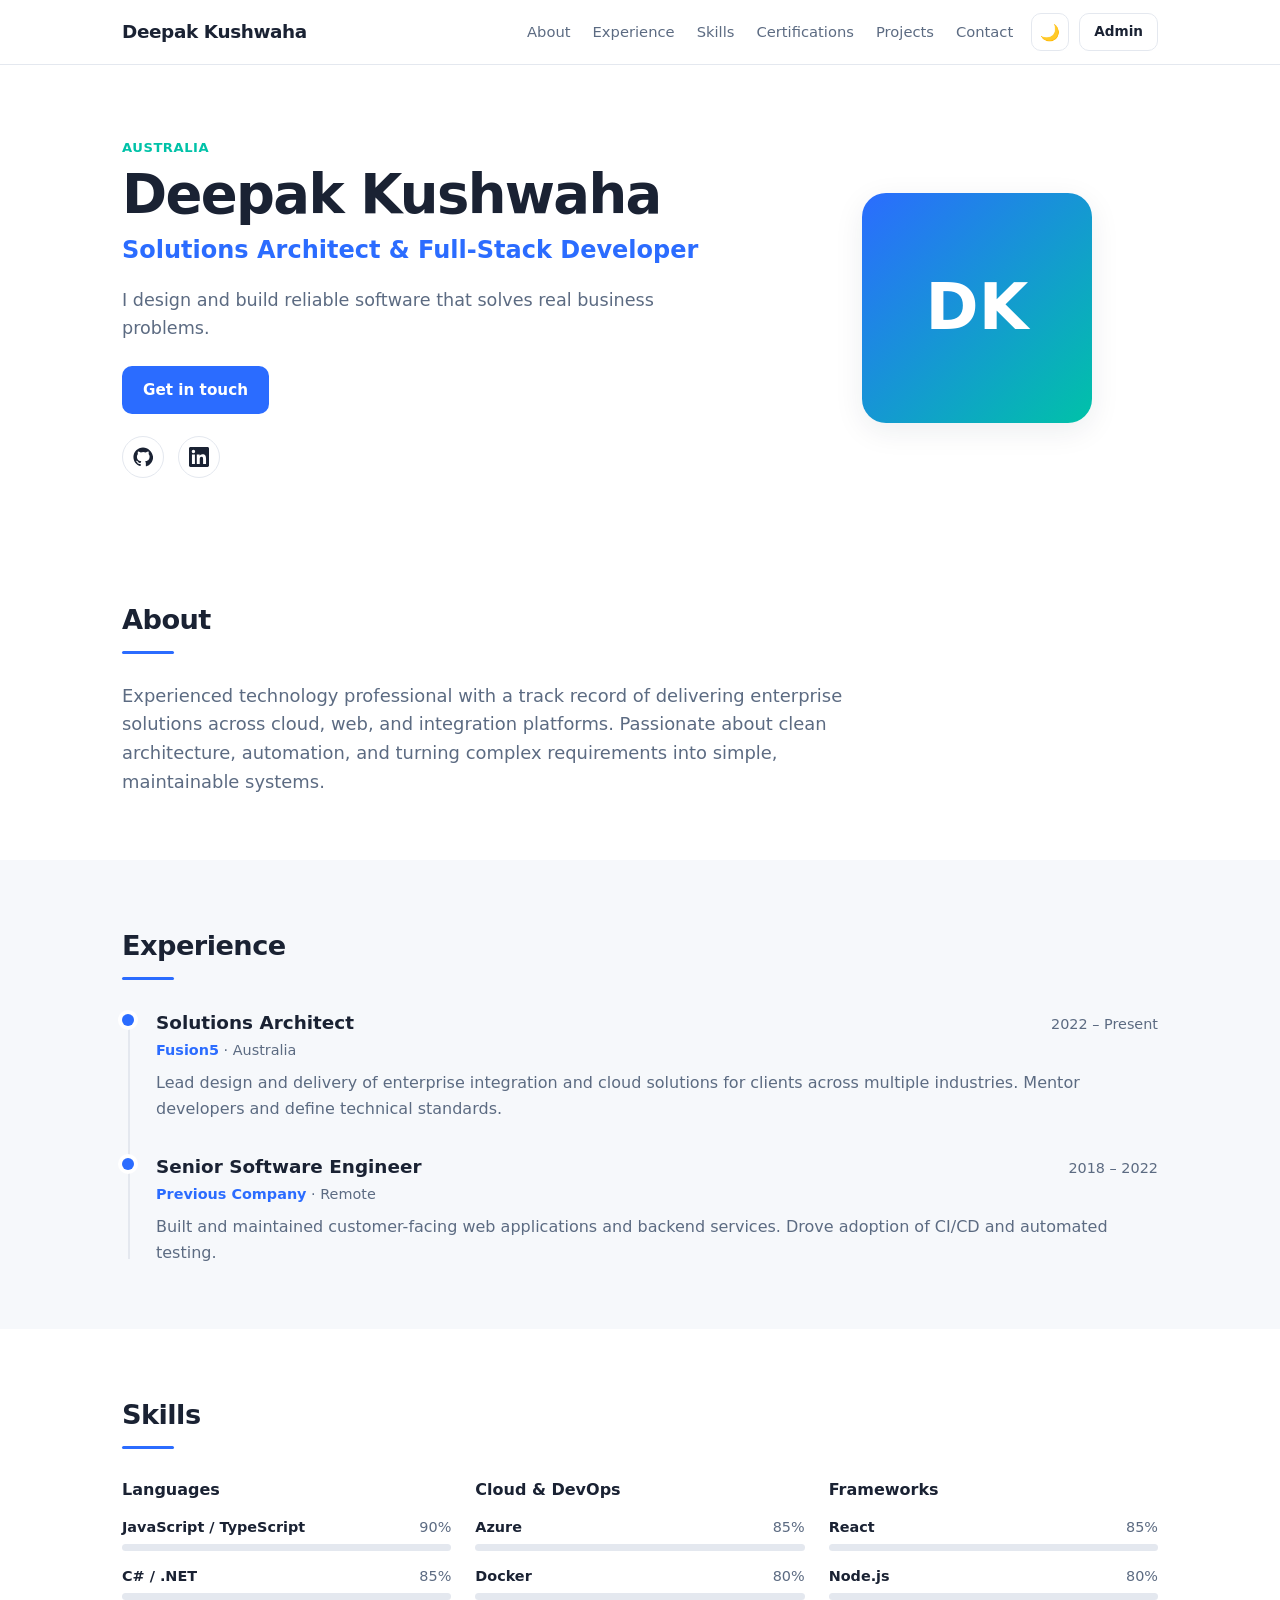
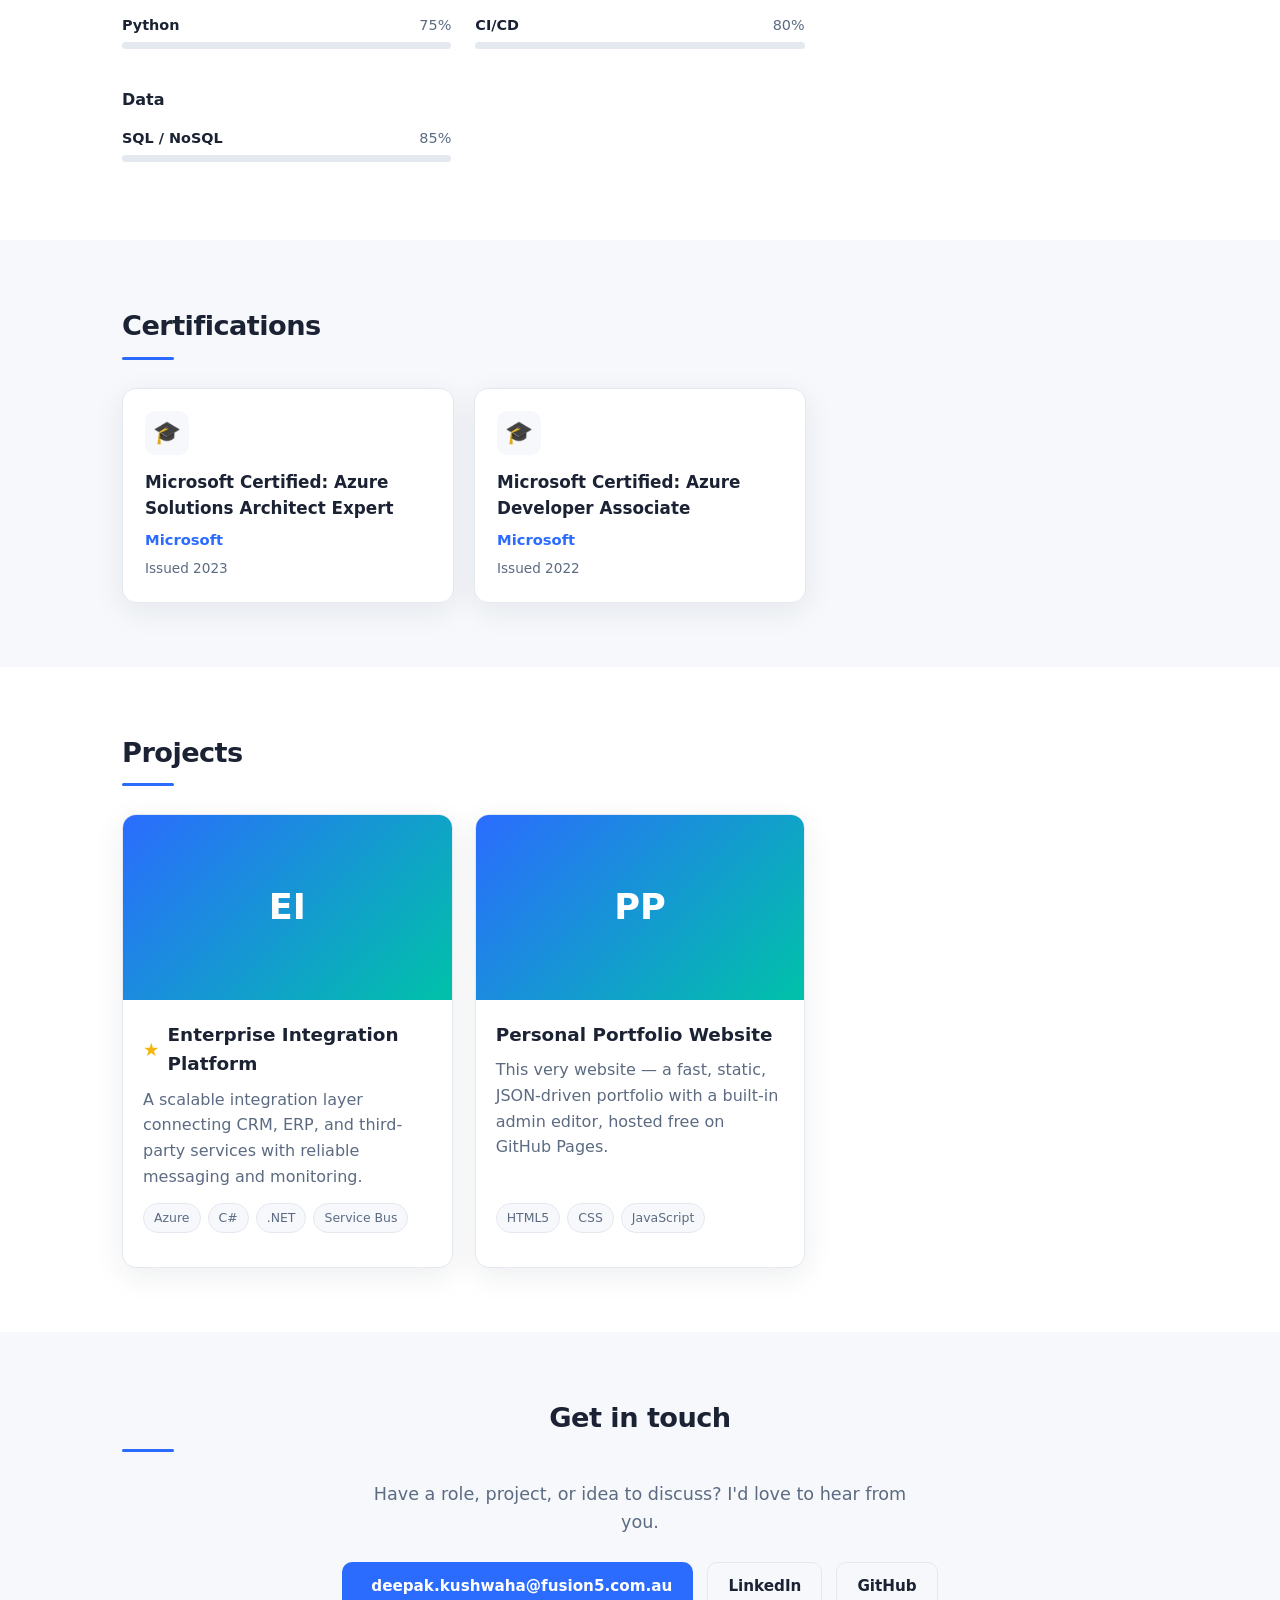
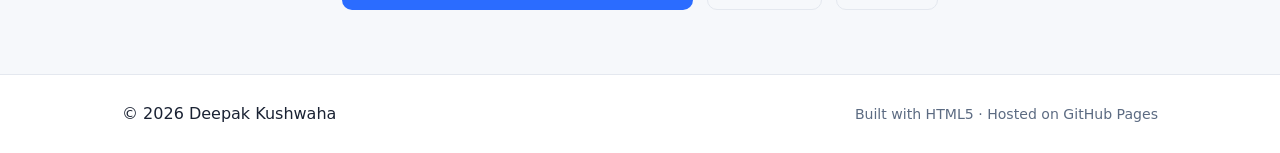
==== index.html @ b75bca3e "initial commit" ====
<!DOCTYPE html>
<html lang="en">
<head>
  <meta charset="UTF-8" />
  <meta name="viewport" content="width=device-width, initial-scale=1.0" />
  <title>Deepak Kushwaha — Portfolio</title>
  <meta name="description" content="Professional profile, experience, certifications and projects." />
  <link rel="preconnect" href="https://fonts.googleapis.com" />
  <link rel="stylesheet" href="css/style.css" />
  <link rel="icon" href="data:image/svg+xml,<svg xmlns='http://www.w3.org/2000/svg' viewBox='0 0 100 100'><text y='.9em' font-size='90'>👤</text></svg>" />
</head>
<body>
  <!-- Navigation -->
  <header class="nav" id="nav">
    <div class="container nav__inner">
      <a href="#top" class="nav__brand" id="navBrand">Portfolio</a>
      <nav class="nav__links">
        <a href="#about">About</a>
        <a href="#experience">Experience</a>
        <a href="#skills">Skills</a>
        <a href="#certifications">Certifications</a>
        <a href="#projects">Projects</a>
        <a href="#contact">Contact</a>
      </nav>
      <div class="nav__actions">
        <button id="themeToggle" class="btn-icon" aria-label="Toggle theme" title="Toggle theme">🌙</button>
        <a href="admin.html" class="btn btn--ghost btn--sm">Admin</a>
      </div>
    </div>
  </header>

  <main id="top">
    <!-- Hero -->
    <section class="hero">
      <div class="container hero__inner">
        <div class="hero__text">
          <p class="hero__eyebrow" id="heroLocation"></p>
          <h1 class="hero__name" id="heroName"></h1>
          <h2 class="hero__title" id="heroTitle"></h2>
          <p class="hero__tagline" id="heroTagline"></p>
          <div class="hero__cta">
            <a href="#contact" class="btn btn--primary">Get in touch</a>
            <a href="#" class="btn btn--ghost" id="resumeBtn" hidden>Download CV</a>
          </div>
          <div class="hero__social" id="heroSocial"></div>
        </div>
        <div class="hero__photo">
          <div class="avatar" id="heroAvatar"><span id="heroInitials"></span></div>
        </div>
      </div>
    </section>

    <!-- About -->
    <section id="about" class="section">
      <div class="container">
        <h2 class="section__title">About</h2>
        <p class="about__text" id="aboutText"></p>
      </div>
    </section>

    <!-- Experience -->
    <section id="experience" class="section section--alt">
      <div class="container">
        <h2 class="section__title">Experience</h2>
        <div class="timeline" id="experienceList"></div>
      </div>
    </section>

    <!-- Skills -->
    <section id="skills" class="section">
      <div class="container">
        <h2 class="section__title">Skills</h2>
        <div class="skills" id="skillsList"></div>
      </div>
    </section>

    <!-- Certifications -->
    <section id="certifications" class="section section--alt">
      <div class="container">
        <h2 class="section__title">Certifications</h2>
        <div class="cards" id="certificationsList"></div>
      </div>
    </section>

    <!-- Projects -->
    <section id="projects" class="section">
      <div class="container">
        <h2 class="section__title">Projects</h2>
        <div class="projects" id="projectsList"></div>
      </div>
    </section>

    <!-- Contact -->
    <section id="contact" class="section section--alt">
      <div class="container contact">
        <h2 class="section__title">Get in touch</h2>
        <p class="contact__lead">Have a role, project, or idea to discuss? I'd love to hear from you.</p>
        <div class="contact__links" id="contactLinks"></div>
      </div>
    </section>
  </main>

  <footer class="footer">
    <div class="container footer__inner">
      <span id="footerName"></span>
      <span class="footer__muted">Built with HTML5 · Hosted on GitHub Pages</span>
    </div>
  </footer>

  <script src="js/main.js"></script>
</body>
</html>
---- css/style.css ----
/* ===== Theme tokens ===== */
:root {
  --bg: #ffffff;
  --bg-alt: #f6f8fb;
  --surface: #ffffff;
  --border: #e4e8ef;
  --text: #1a2233;
  --muted: #5c6b82;
  --primary: #2b6cff;
  --primary-dark: #1f54cc;
  --accent: #00c2a8;
  --shadow: 0 8px 30px rgba(20, 35, 70, 0.08);
  --radius: 14px;
  --maxw: 1080px;
}
[data-theme="dark"] {
  --bg: #0e1320;
  --bg-alt: #131a2b;
  --surface: #182034;
  --border: #263149;
  --text: #e8edf6;
  --muted: #9aa8c0;
  --primary: #5b8cff;
  --primary-dark: #3f74f0;
  --accent: #2fe0c6;
  --shadow: 0 8px 30px rgba(0, 0, 0, 0.4);
}

* { box-sizing: border-box; margin: 0; padding: 0; }
[hidden] { display: none !important; }
html { scroll-behavior: smooth; scroll-padding-top: 80px; }
body {
  font-family: system-ui, -apple-system, "Segoe UI", Roboto, Helvetica, Arial, sans-serif;
  background: var(--bg);
  color: var(--text);
  line-height: 1.6;
  -webkit-font-smoothing: antialiased;
  transition: background .25s, color .25s;
}
.container { max-width: var(--maxw); margin: 0 auto; padding: 0 22px; }
a { color: var(--primary); text-decoration: none; }
img { max-width: 100%; display: block; }

/* ===== Buttons ===== */
.btn {
  display: inline-flex; align-items: center; gap: 8px;
  padding: 11px 20px; border-radius: 10px; font-weight: 600; font-size: .95rem;
  border: 1px solid transparent; cursor: pointer; transition: .18s; white-space: nowrap;
}
.btn--sm { padding: 7px 14px; font-size: .85rem; }
.btn--primary { background: var(--primary); color: #fff; }
.btn--primary:hover { background: var(--primary-dark); transform: translateY(-1px); }
.btn--ghost { background: transparent; color: var(--text); border-color: var(--border); }
.btn--ghost:hover { border-color: var(--primary); color: var(--primary); }
.btn-icon {
  background: transparent; border: 1px solid var(--border); color: var(--text);
  width: 38px; height: 38px; border-radius: 10px; cursor: pointer; font-size: 1rem;
}
.btn-icon:hover { border-color: var(--primary); }

/* ===== Nav ===== */
.nav {
  position: sticky; top: 0; z-index: 50;
  background: color-mix(in srgb, var(--bg) 85%, transparent);
  backdrop-filter: saturate(180%) blur(12px);
  border-bottom: 1px solid var(--border);
}
.nav__inner { display: flex; align-items: center; gap: 18px; height: 64px; }
.nav__brand { font-weight: 800; font-size: 1.15rem; color: var(--text); letter-spacing: -.02em; }
.nav__links { display: flex; gap: 22px; margin-left: auto; }
.nav__links a { color: var(--muted); font-weight: 500; font-size: .92rem; }
.nav__links a:hover { color: var(--text); }
.nav__actions { display: flex; align-items: center; gap: 10px; }

/* ===== Hero ===== */
.hero { padding: 72px 0 56px; }
.hero__inner { display: grid; grid-template-columns: 1.4fr .8fr; gap: 40px; align-items: center; }
.hero__eyebrow { color: var(--accent); font-weight: 600; letter-spacing: .04em; text-transform: uppercase; font-size: .82rem; }
.hero__name { font-size: clamp(2.2rem, 5vw, 3.4rem); line-height: 1.05; letter-spacing: -.03em; margin: 8px 0; }
.hero__title { font-size: clamp(1.1rem, 2.5vw, 1.5rem); color: var(--primary); font-weight: 600; }
.hero__tagline { color: var(--muted); font-size: 1.1rem; margin: 16px 0 24px; max-width: 540px; }
.hero__cta { display: flex; gap: 12px; flex-wrap: wrap; }
.hero__social { display: flex; gap: 14px; margin-top: 22px; }
.hero__social a {
  width: 42px; height: 42px; border-radius: 50%; border: 1px solid var(--border);
  display: grid; place-items: center; color: var(--text); transition: .18s;
}
.hero__social a:hover { background: var(--primary); color: #fff; border-color: var(--primary); transform: translateY(-2px); }
.hero__social svg { width: 20px; height: 20px; }
.hero__photo { display: grid; place-items: center; }
.avatar {
  width: 230px; height: 230px; border-radius: 24px; overflow: hidden;
  background: linear-gradient(135deg, var(--primary), var(--accent));
  display: grid; place-items: center; color: #fff; font-size: 4rem; font-weight: 800;
  box-shadow: var(--shadow);
}
.avatar img { width: 100%; height: 100%; object-fit: cover; }

/* ===== Sections ===== */
.section { padding: 64px 0; }
.section--alt { background: var(--bg-alt); }
.section__title { font-size: 1.7rem; letter-spacing: -.02em; margin-bottom: 28px; position: relative; padding-bottom: 12px; }
.section__title::after { content: ""; position: absolute; left: 0; bottom: 0; width: 52px; height: 3px; background: var(--primary); border-radius: 3px; }
.about__text { font-size: 1.12rem; color: var(--muted); max-width: 760px; }

/* ===== Timeline (experience) ===== */
.timeline { position: relative; padding-left: 26px; }
.timeline::before { content: ""; position: absolute; left: 6px; top: 6px; bottom: 6px; width: 2px; background: var(--border); }
.tl-item { position: relative; padding: 0 0 30px 8px; }
.tl-item:last-child { padding-bottom: 0; }
.tl-item::before {
  content: ""; position: absolute; left: -26px; top: 6px; width: 12px; height: 12px;
  border-radius: 50%; background: var(--primary); box-shadow: 0 0 0 4px var(--bg);
}
.tl-item__head { display: flex; flex-wrap: wrap; gap: 6px 12px; align-items: baseline; }
.tl-item__role { font-size: 1.15rem; font-weight: 700; }
.tl-item__company { color: var(--primary); font-weight: 600; }
.tl-item__date { margin-left: auto; color: var(--muted); font-size: .9rem; font-weight: 500; }
.tl-item__meta { color: var(--muted); font-size: .9rem; margin: 2px 0 8px; }
.tl-item__desc { color: var(--muted); }

/* ===== Skills ===== */
.skills { display: grid; grid-template-columns: repeat(auto-fit, minmax(280px, 1fr)); gap: 24px; }
.skill-group__title { font-size: 1rem; font-weight: 700; margin-bottom: 14px; color: var(--text); }
.skill { margin-bottom: 14px; }
.skill__head { display: flex; justify-content: space-between; font-size: .9rem; margin-bottom: 5px; }
.skill__name { font-weight: 600; }
.skill__pct { color: var(--muted); }
.skill__bar { height: 7px; background: var(--border); border-radius: 6px; overflow: hidden; }
.skill__fill { height: 100%; background: linear-gradient(90deg, var(--primary), var(--accent)); border-radius: 6px; transition: width .8s ease; }

/* ===== Cards (certifications) ===== */
.cards { display: grid; grid-template-columns: repeat(auto-fill, minmax(280px, 1fr)); gap: 20px; }
.card {
  background: var(--surface); border: 1px solid var(--border); border-radius: var(--radius);
  padding: 22px; box-shadow: var(--shadow); transition: .18s;
}
.card:hover { transform: translateY(-3px); border-color: var(--primary); }
.card__badge { width: 44px; height: 44px; border-radius: 10px; background: var(--bg-alt); display: grid; place-items: center; font-size: 1.4rem; margin-bottom: 14px; }
.card__title { font-size: 1.05rem; font-weight: 700; margin-bottom: 6px; }
.card__issuer { color: var(--primary); font-weight: 600; font-size: .92rem; }
.card__meta { color: var(--muted); font-size: .85rem; margin-top: 6px; }
.card__link { font-size: .88rem; font-weight: 600; margin-top: 12px; display: inline-block; }

/* ===== Projects ===== */
.projects { display: grid; grid-template-columns: repeat(auto-fill, minmax(320px, 1fr)); gap: 22px; }
.project {
  background: var(--surface); border: 1px solid var(--border); border-radius: var(--radius);
  overflow: hidden; box-shadow: var(--shadow); transition: .18s; display: flex; flex-direction: column;
}
.project:hover { transform: translateY(-4px); border-color: var(--primary); }
.project__img { aspect-ratio: 16/9; background: linear-gradient(135deg, var(--primary), var(--accent)); display: grid; place-items: center; color: #fff; font-size: 2.2rem; font-weight: 800; }
.project__img img { width: 100%; height: 100%; object-fit: cover; }
.project__body { padding: 20px; display: flex; flex-direction: column; flex: 1; }
.project__title { font-size: 1.15rem; font-weight: 700; display: flex; align-items: center; gap: 8px; }
.project__star { color: #f5b50a; }
.project__desc { color: var(--muted); margin: 8px 0 14px; flex: 1; }
.project__tech { display: flex; flex-wrap: wrap; gap: 7px; margin-bottom: 14px; }
.chip { font-size: .78rem; padding: 4px 10px; border-radius: 20px; background: var(--bg-alt); color: var(--muted); border: 1px solid var(--border); font-weight: 500; }
.project__links { display: flex; gap: 14px; }
.project__links a { font-size: .88rem; font-weight: 600; }

/* ===== Contact ===== */
.contact { text-align: center; }
.contact__lead { color: var(--muted); font-size: 1.1rem; max-width: 560px; margin: 0 auto 26px; }
.contact__links { display: flex; gap: 14px; justify-content: center; flex-wrap: wrap; }

/* ===== Footer ===== */
.footer { border-top: 1px solid var(--border); padding: 26px 0; }
.footer__inner { display: flex; justify-content: space-between; flex-wrap: wrap; gap: 10px; align-items: center; }
.footer__muted { color: var(--muted); font-size: .88rem; }

/* ===== Responsive ===== */
@media (max-width: 820px) {
  .hero__inner { grid-template-columns: 1fr; }
  .hero__photo { grid-row: 1; justify-self: start; }
  .avatar { width: 130px; height: 130px; border-radius: 20px; font-size: 2.4rem; }
  .nav__links { display: none; }
}
.empty { color: var(--muted); font-style: italic; }
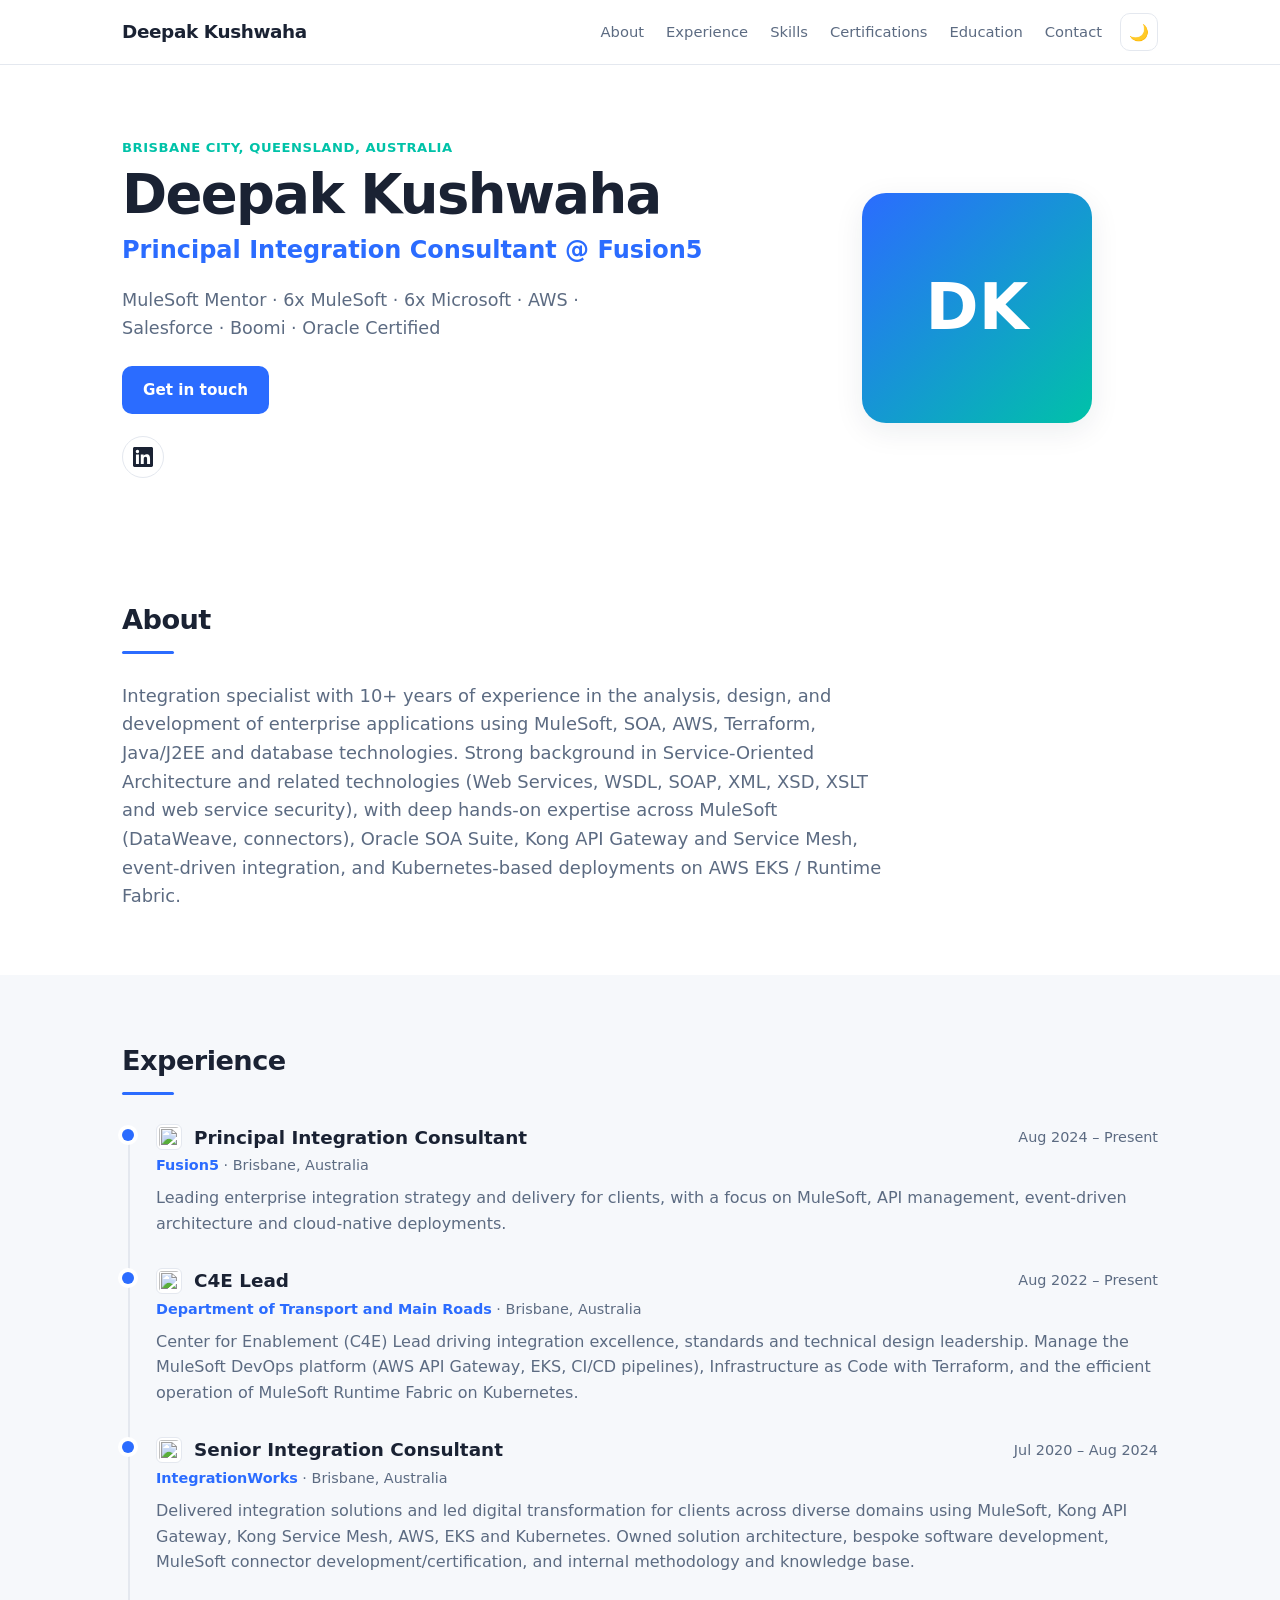
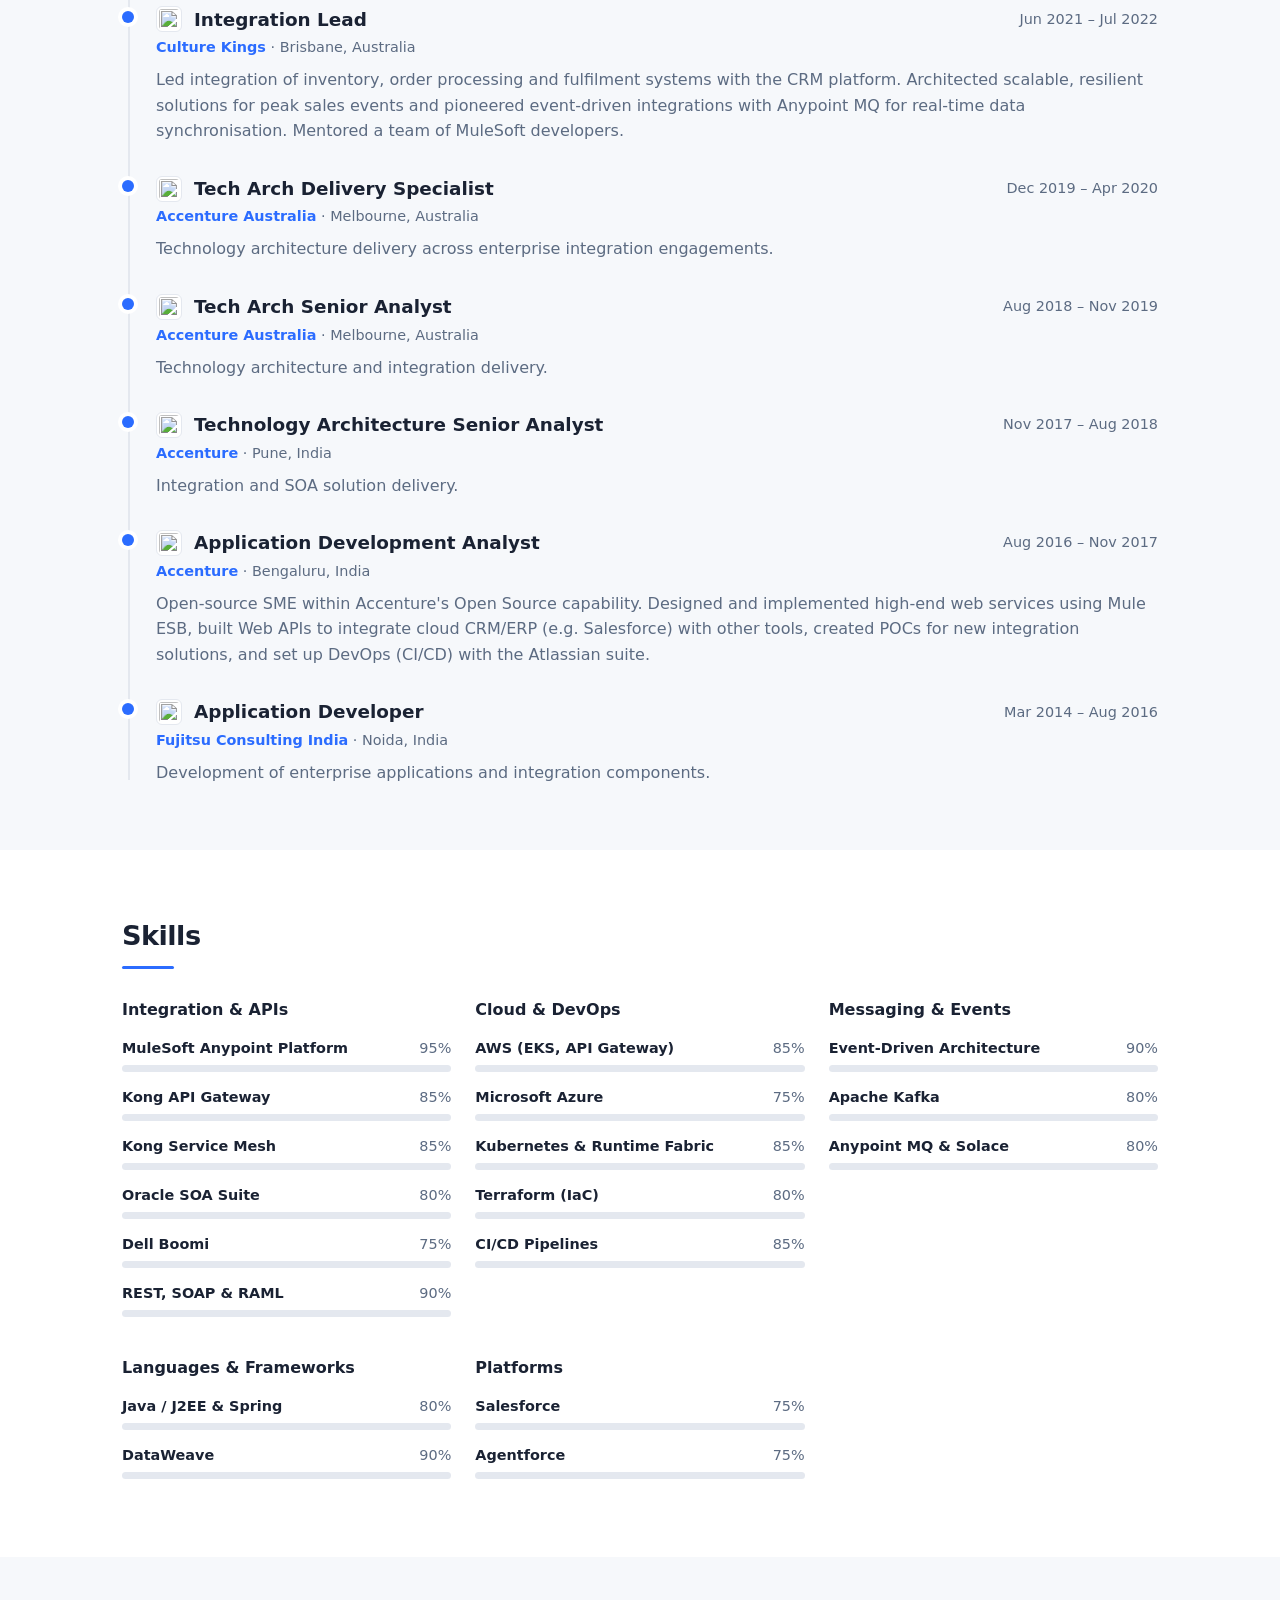
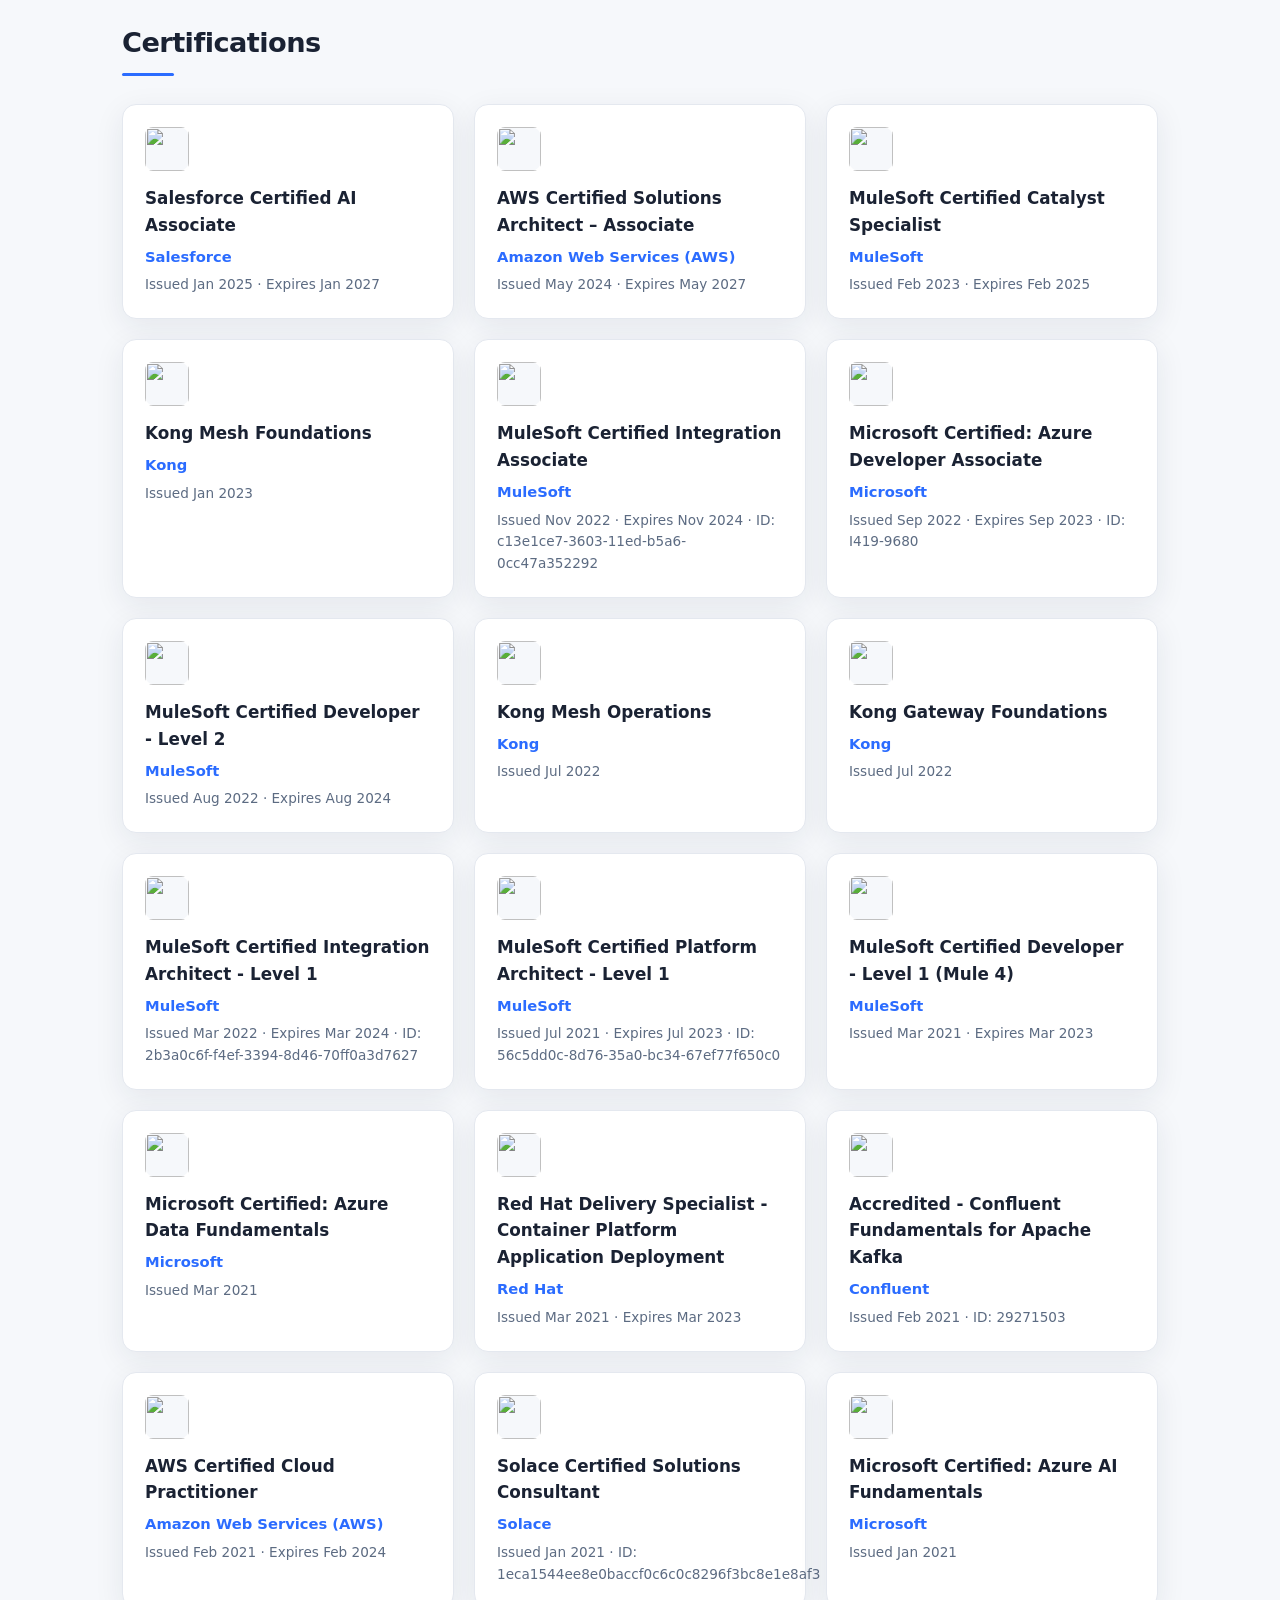
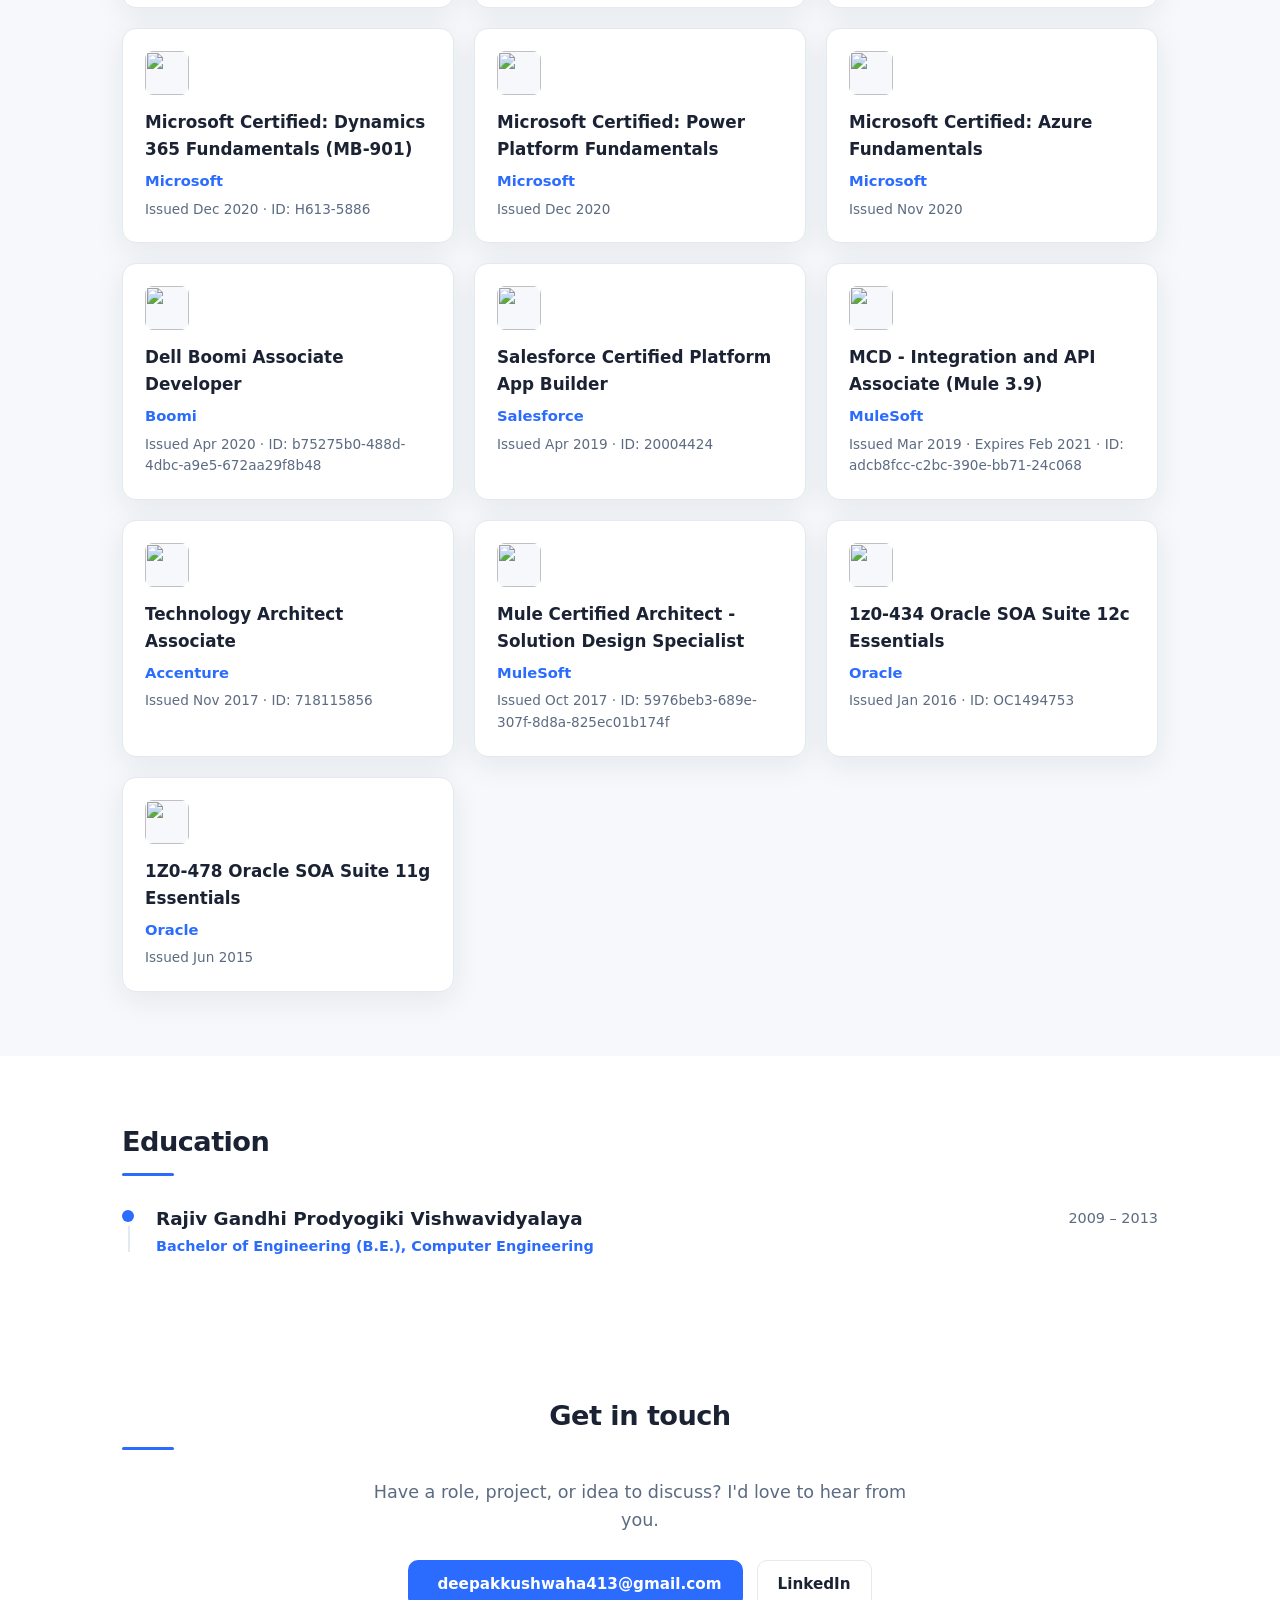
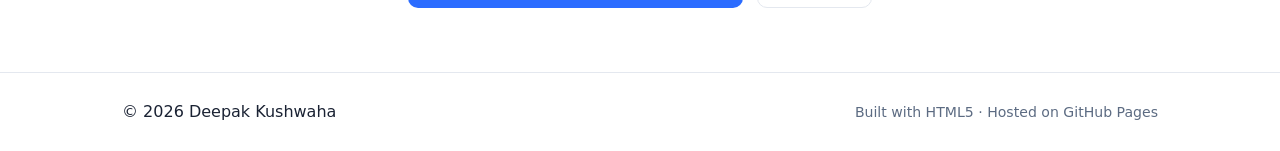
==== commit 13ba872e: "updated profile" ====
--- a/index.html
+++ b/index.html
@@ -19,12 +19,12 @@
         <a href="#experience">Experience</a>
         <a href="#skills">Skills</a>
         <a href="#certifications">Certifications</a>
+        <a href="#education">Education</a>
         <a href="#projects">Projects</a>
         <a href="#contact">Contact</a>
       </nav>
       <div class="nav__actions">
         <button id="themeToggle" class="btn-icon" aria-label="Toggle theme" title="Toggle theme">🌙</button>
-        <a href="admin.html" class="btn btn--ghost btn--sm">Admin</a>
       </div>
     </div>
   </header>
@@ -82,8 +82,16 @@
       </div>
     </section>
 
+    <!-- Education -->
+    <section id="education" class="section">
+      <div class="container">
+        <h2 class="section__title">Education</h2>
+        <div class="timeline" id="educationList"></div>
+      </div>
+    </section>
+
     <!-- Projects -->
-    <section id="projects" class="section">
+    <section id="projects" class="section section--alt">
       <div class="container">
         <h2 class="section__title">Projects</h2>
         <div class="projects" id="projectsList"></div>
@@ -91,7 +99,7 @@
     </section>
 
     <!-- Contact -->
-    <section id="contact" class="section section--alt">
+    <section id="contact" class="section">
       <div class="container contact">
         <h2 class="section__title">Get in touch</h2>
         <p class="contact__lead">Have a role, project, or idea to discuss? I'd love to hear from you.</p>
--- a/css/style.css
+++ b/css/style.css
@@ -112,7 +112,8 @@
   content: ""; position: absolute; left: -26px; top: 6px; width: 12px; height: 12px;
   border-radius: 50%; background: var(--primary); box-shadow: 0 0 0 4px var(--bg);
 }
-.tl-item__head { display: flex; flex-wrap: wrap; gap: 6px 12px; align-items: baseline; }
+.tl-item__head { display: flex; flex-wrap: wrap; gap: 6px 12px; align-items: center; }
+.tl-item__logo { width: 26px; height: 26px; border-radius: 6px; object-fit: contain; background: #fff; padding: 2px; border: 1px solid var(--border); flex: none; }
 .tl-item__role { font-size: 1.15rem; font-weight: 700; }
 .tl-item__company { color: var(--primary); font-weight: 600; }
 .tl-item__date { margin-left: auto; color: var(--muted); font-size: .9rem; font-weight: 500; }
